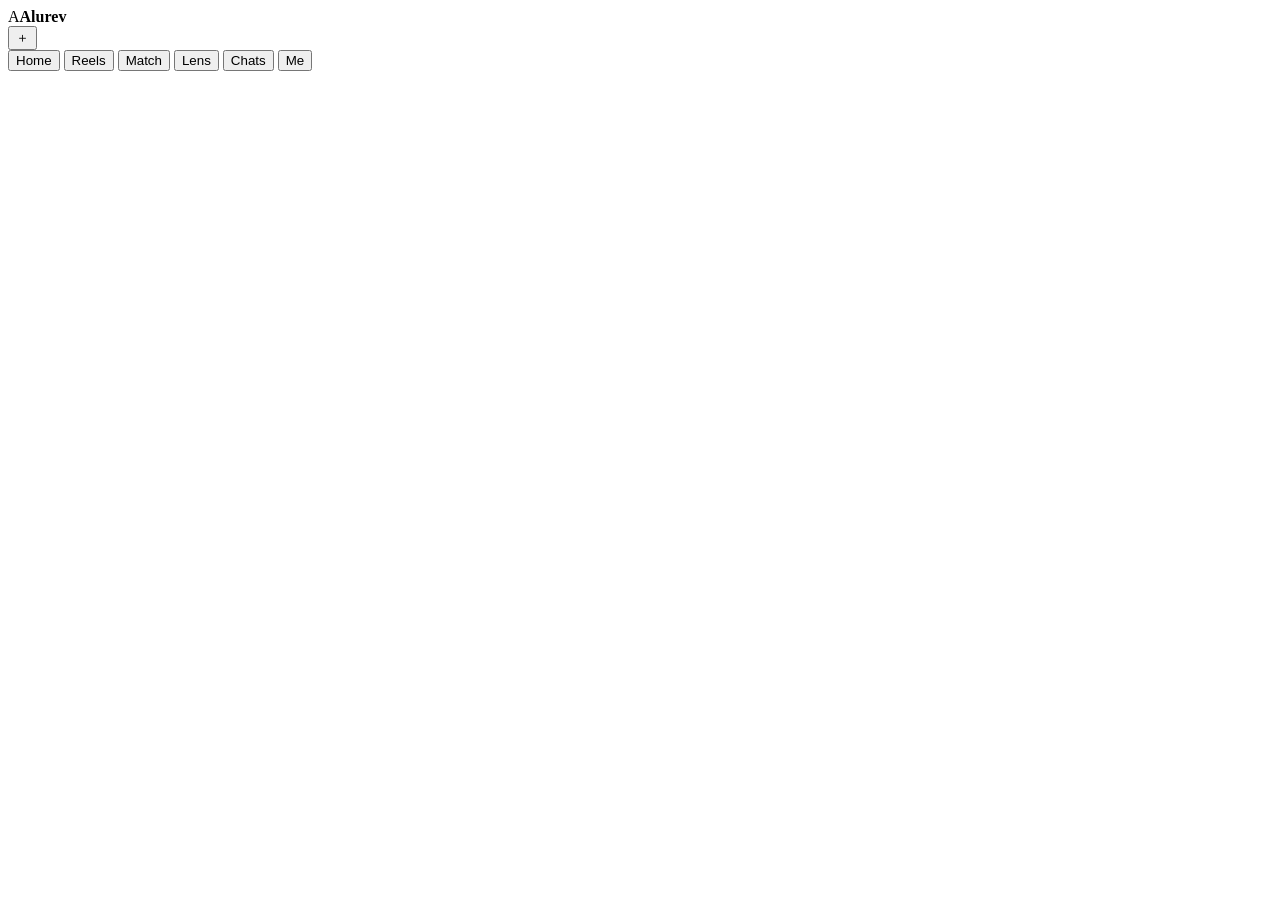
==== android/app/src/main/assets/index.html @ 7957887e "Add Alurev app HTML" ====
<!doctype html>
<html lang="en">
<head>
  <meta charset="utf-8" />
  <meta name="viewport" content="width=device-width, initial-scale=1" />
  <meta name="theme-color" content="#090912" />
  <title>Alurev</title>
  <link rel="stylesheet" href="styles.css" />
</head>
<body>
  <main class="app">
    <header class="topbar">
      <div class="brand"><span>A</span><b>Alurev</b></div>
      <button id="postBtn">＋</button>
    </header>

    <section class="stories" id="stories"></section>
    <section class="screen" id="screen"></section>

    <nav class="nav">
      <button data-tab="home" class="active">Home</button>
      <button data-tab="reels">Reels</button>
      <button data-tab="match">Match</button>
      <button data-tab="lens">Lens</button>
      <button data-tab="chats">Chats</button>
      <button data-tab="profile">Me</button>
    </nav>
  </main>

  <dialog id="modal">
    <div id="modalText"></div>
    <button onclick="modal.close()">Close</button>
  </dialog>

  <script src="app.js"></script>
</body>
</html>
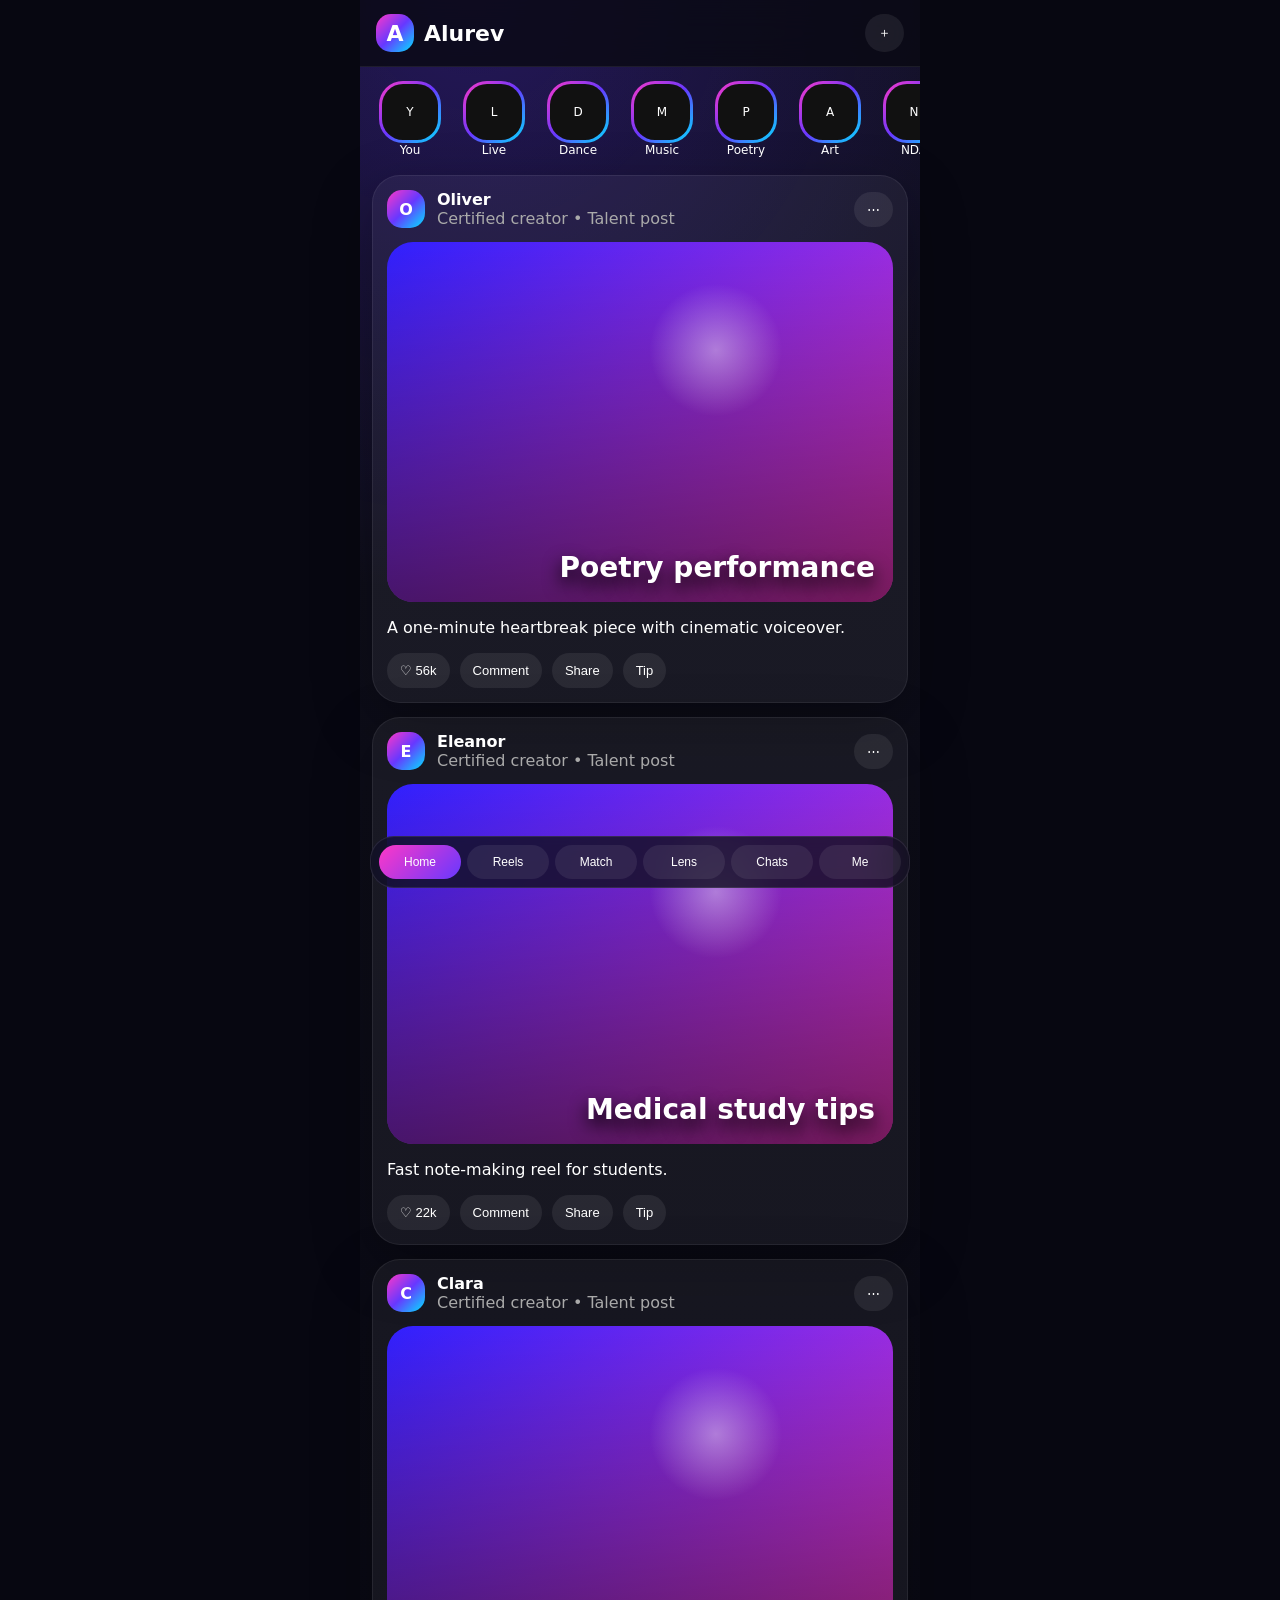
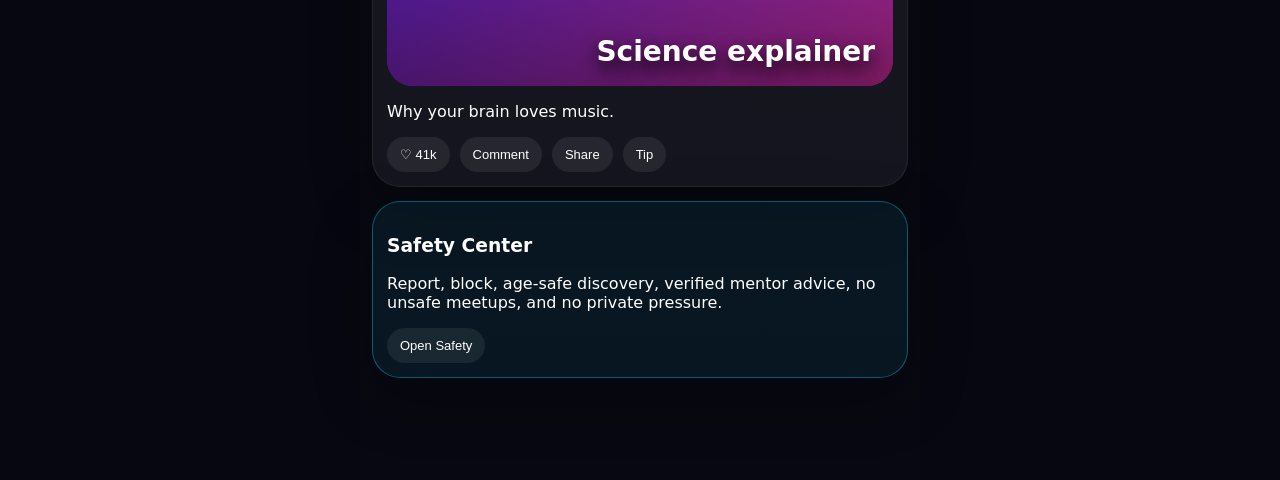
==== commit 20c1f93c: "Load MVP styles and toast" ====
--- a/android/app/src/main/assets/index.html
+++ b/android/app/src/main/assets/index.html
@@ -6,6 +6,7 @@
   <meta name="theme-color" content="#090912" />
   <title>Alurev</title>
   <link rel="stylesheet" href="styles.css" />
+  <link rel="stylesheet" href="mvp.css" />
 </head>
 <body>
   <main class="app">
@@ -32,6 +33,7 @@
     <button onclick="modal.close()">Close</button>
   </dialog>
 
+  <div id="toast" class="toast hidden"></div>
   <script src="app.js"></script>
 </body>
 </html>
--- a/android/app/src/main/assets/styles.css
+++ b/android/app/src/main/assets/styles.css
@@ -0,0 +1 @@
+*{box-sizing:border-box}body{margin:0;background:#070711;color:#fff;font-family:system-ui,-apple-system,Segoe UI,sans-serif}.app{min-height:100vh;max-width:560px;margin:auto;background:radial-gradient(circle at 20% 0,#5b2cff44,transparent 28%),linear-gradient(180deg,#10101d,#080812);padding-bottom:76px}.topbar{position:sticky;top:0;z-index:3;display:flex;align-items:center;justify-content:space-between;padding:14px 16px;background:#090912cc;backdrop-filter:blur(18px);border-bottom:1px solid #ffffff12}.brand{display:flex;gap:10px;align-items:center;font-size:22px}.brand span,.avatar{display:grid;place-items:center;width:38px;height:38px;border-radius:15px;background:linear-gradient(135deg,#ff38c7,#6738ff,#00e5ff);font-weight:900}.topbar button,.nav button,.pill,.primary{border:0;border-radius:999px;background:#ffffff13;color:#fff;padding:10px 13px}.stories{display:flex;gap:12px;overflow:auto;padding:14px 14px 6px}.story{min-width:72px;text-align:center;font-size:12px}.story .ring{width:62px;height:62px;border-radius:24px;margin:auto;display:grid;place-items:center;background:linear-gradient(135deg,#ff38c7,#6738ff,#00e5ff);padding:3px}.story .ring div{width:100%;height:100%;border-radius:21px;background:#111;display:grid;place-items:center}.screen{padding:12px}.card{background:#ffffff0d;border:1px solid #ffffff12;border-radius:28px;padding:14px;margin:0 0 14px;box-shadow:0 20px 60px #0005}.row{display:flex;gap:12px;align-items:center}.between{justify-content:space-between}.muted{color:#aaa}.media{height:360px;border-radius:26px;margin:14px 0;display:grid;place-items:end;padding:18px;background:linear-gradient(145deg,#3020ff,#ff38c7);overflow:hidden;position:relative}.media:before{content:'';position:absolute;inset:0;background:radial-gradient(circle at 65% 30%,#fff6,transparent 16%),linear-gradient(transparent,#0008)}.media b{position:relative;font-size:28px;text-shadow:0 8px 18px #000}.actions{display:flex;gap:10px;flex-wrap:wrap}.pill{font-size:13px}.nav{position:fixed;left:50%;bottom:12px;transform:translateX(-50%);width:min(540px,calc(100% - 20px));display:grid;grid-template-columns:repeat(6,1fr);gap:6px;padding:8px;border:1px solid #ffffff18;border-radius:24px;background:#10101dcc;backdrop-filter:blur(18px)}.nav button{font-size:12px;padding:10px 4px}.nav button.active{background:linear-gradient(135deg,#ff38c7,#6738ff)}.reel{height:620px;display:grid;align-items:end;background:linear-gradient(160deg,#0ff3,#f0f3),#121225}.match-card{min-height:500px;display:flex;flex-direction:column;justify-content:flex-end;background:linear-gradient(160deg,#271cff,#ff33c2);border-radius:34px;padding:22px;position:relative;overflow:hidden}.match-card:after{content:'ALUREV';position:absolute;top:40px;right:-25px;font-size:72px;font-weight:900;opacity:.08;transform:rotate(90deg)}.big{font-size:34px;line-height:1}.grid{display:grid;grid-template-columns:repeat(3,1fr);gap:8px}.tile{aspect-ratio:1;border-radius:18px;background:linear-gradient(135deg,#26263a,#6738ff);display:grid;place-items:center;font-size:24px}.chat{padding:13px;border-radius:20px;background:#ffffff0f;margin-bottom:10px}.lens-box{height:420px;border-radius:32px;background:radial-gradient(circle at center,#ffffff22,transparent 24%),linear-gradient(135deg,#0ff5,#f0f5),#111;display:grid;place-items:center;text-align:center}.safe{border:1px solid #00e5ff55;background:#00e5ff10}dialog{border:1px solid #ffffff22;border-radius:26px;background:#11111f;color:#fff;padding:18px;max-width:420px}dialog button{margin-top:12px;width:100%;padding:12px;border:0;border-radius:18px}.primary{background:linear-gradient(135deg,#ff38c7,#6738ff)}
--- a/android/app/src/main/assets/mvp.css
+++ b/android/app/src/main/assets/mvp.css
@@ -0,0 +1 @@
+input,textarea,select{width:100%;border:1px solid #ffffff22;background:#ffffff12;color:#fff;border-radius:18px;padding:13px;font:inherit}textarea{min-height:90px}.form{display:grid;gap:10px}.stack{display:grid;gap:10px}.comment{border-top:1px solid #ffffff12;margin-top:10px;padding-top:10px}.badge{font-size:11px;padding:4px 8px;border-radius:999px;background:#00e5ff22;color:#baf7ff}.auth{min-height:74vh;display:grid;place-items:center;padding:18px}.auth-card{width:100%;max-width:430px}.avatar.small{width:30px;height:30px;border-radius:12px}.avatar.bigA{width:78px;height:78px;border-radius:28px;font-size:32px}.ghost{border:1px solid #ffffff22;background:#ffffff10}.toast{position:fixed;top:72px;left:50%;transform:translateX(-50%);background:#18182a;border:1px solid #ffffff22;padding:12px 16px;border-radius:18px;z-index:8}.hidden{display:none!important}.tiny{font-size:12px;color:#aaa}.searchbar{display:flex;gap:8px}.searchbar input{flex:1}label{font-size:12px;color:#bbb}
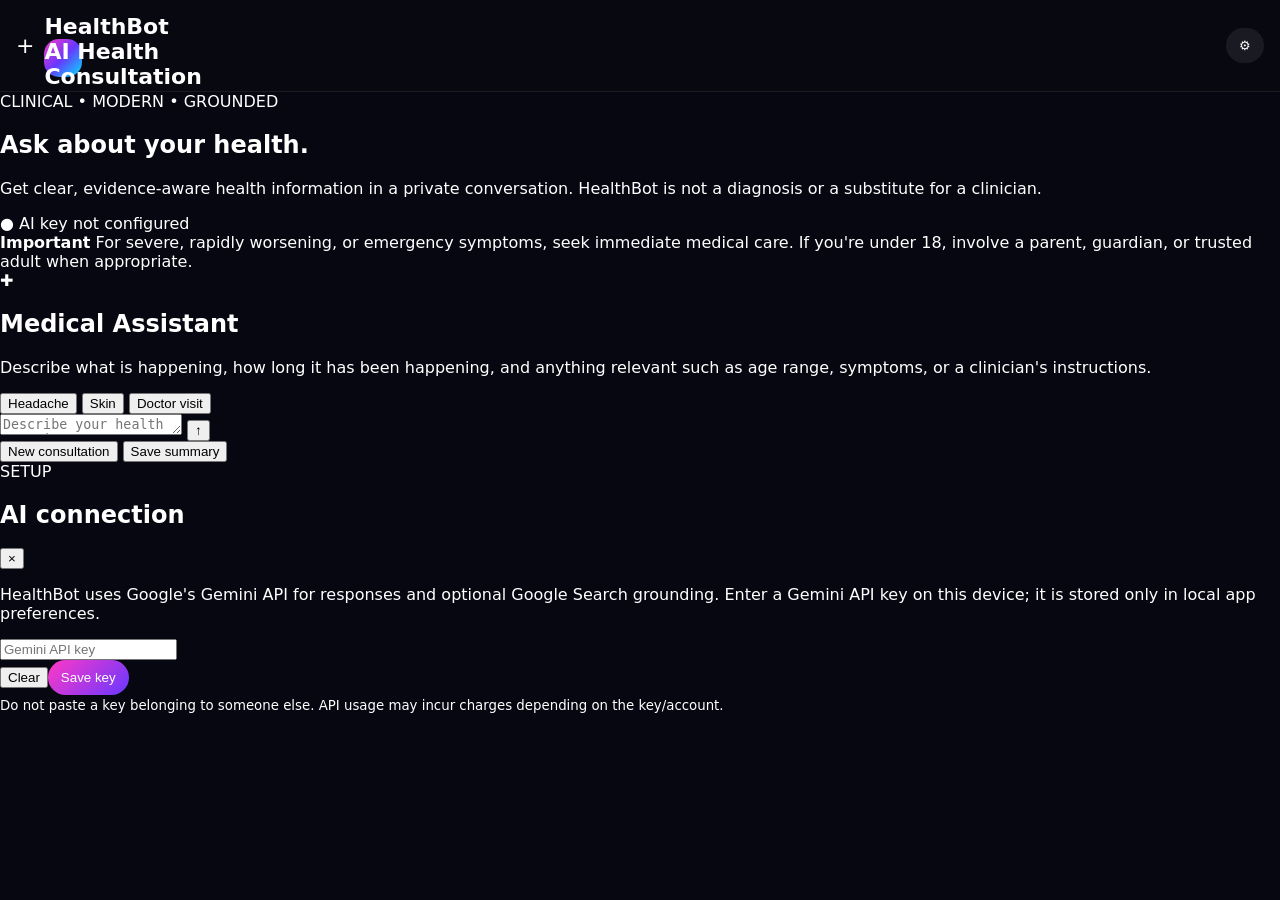
==== commit de255738: "Create HealthBot clinical mobile UI" ====
--- a/android/app/src/main/assets/index.html
+++ b/android/app/src/main/assets/index.html
@@ -1,39 +1,63 @@
 <!doctype html>
 <html lang="en">
 <head>
-  <meta charset="utf-8" />
-  <meta name="viewport" content="width=device-width, initial-scale=1" />
-  <meta name="theme-color" content="#090912" />
-  <title>Alurev</title>
-  <link rel="stylesheet" href="styles.css" />
-  <link rel="stylesheet" href="mvp.css" />
+  <meta charset="utf-8">
+  <meta name="viewport" content="width=device-width,initial-scale=1,viewport-fit=cover">
+  <title>HealthBot</title>
+  <link rel="stylesheet" href="styles.css">
 </head>
 <body>
-  <main class="app">
-    <header class="topbar">
-      <div class="brand"><span>A</span><b>Alurev</b></div>
-      <button id="postBtn">＋</button>
-    </header>
+  <header class="topbar">
+    <div class="brand"><div class="brandmark">+</div><div><strong>HealthBot</strong><span>AI Health Consultation</span></div></div>
+    <button class="icon-btn" onclick="openSettings()" aria-label="Settings">⚙</button>
+  </header>
 
-    <section class="stories" id="stories"></section>
-    <section class="screen" id="screen"></section>
+  <main class="app-shell">
+    <section class="hero">
+      <div class="eyebrow">CLINICAL • MODERN • GROUNDED</div>
+      <h1>Ask about your health.</h1>
+      <p>Get clear, evidence-aware health information in a private conversation. HealthBot is not a diagnosis or a substitute for a clinician.</p>
+      <div class="status-pill" id="keyStatus">● AI key not configured</div>
+    </section>
 
-    <nav class="nav">
-      <button data-tab="home" class="active">Home</button>
-      <button data-tab="reels">Reels</button>
-      <button data-tab="match">Match</button>
-      <button data-tab="lens">Lens</button>
-      <button data-tab="chats">Chats</button>
-      <button data-tab="profile">Me</button>
-    </nav>
+    <section class="notice">
+      <strong>Important</strong>
+      <span>For severe, rapidly worsening, or emergency symptoms, seek immediate medical care. If you're under 18, involve a parent, guardian, or trusted adult when appropriate.</span>
+    </section>
+
+    <section id="chat" class="chat-card">
+      <div class="empty-state" id="emptyState">
+        <div class="bot-orb">✚</div>
+        <h2>Medical Assistant</h2>
+        <p>Describe what is happening, how long it has been happening, and anything relevant such as age range, symptoms, or a clinician's instructions.</p>
+        <div class="chips">
+          <button onclick="usePrompt('What could cause a mild headache, and what warning signs should I watch for?')">Headache</button>
+          <button onclick="usePrompt('What are common causes of acne, and what general care is evidence-based?')">Skin</button>
+          <button onclick="usePrompt('What information should I tell a doctor about a new symptom?')">Doctor visit</button>
+        </div>
+      </div>
+    </section>
+
+    <form class="composer" onsubmit="sendMessage(event)">
+      <textarea id="input" rows="1" placeholder="Describe your health question…" autocomplete="off"></textarea>
+      <button id="send" type="submit" aria-label="Send">↑</button>
+    </form>
+
+    <div class="utility-row">
+      <button onclick="clearChat()">New consultation</button>
+      <button onclick="saveSummary()">Save summary</button>
+    </div>
   </main>
 
-  <dialog id="modal">
-    <div id="modalText"></div>
-    <button onclick="modal.close()">Close</button>
-  </dialog>
-
-  <div id="toast" class="toast hidden"></div>
+  <div class="modal" id="settingsModal" aria-hidden="true">
+    <div class="modal-card">
+      <div class="modal-head"><div><div class="eyebrow">SETUP</div><h2>AI connection</h2></div><button class="icon-btn" onclick="closeSettings()">×</button></div>
+      <p>HealthBot uses Google's Gemini API for responses and optional Google Search grounding. Enter a Gemini API key on this device; it is stored only in local app preferences.</p>
+      <input id="apiKey" type="password" placeholder="Gemini API key">
+      <div class="modal-actions"><button class="secondary" onclick="clearKey()">Clear</button><button class="primary" onclick="saveKey()">Save key</button></div>
+      <small>Do not paste a key belonging to someone else. API usage may incur charges depending on the key/account.</small>
+    </div>
+  </div>
   <script src="app.js"></script>
 </body>
 </html>
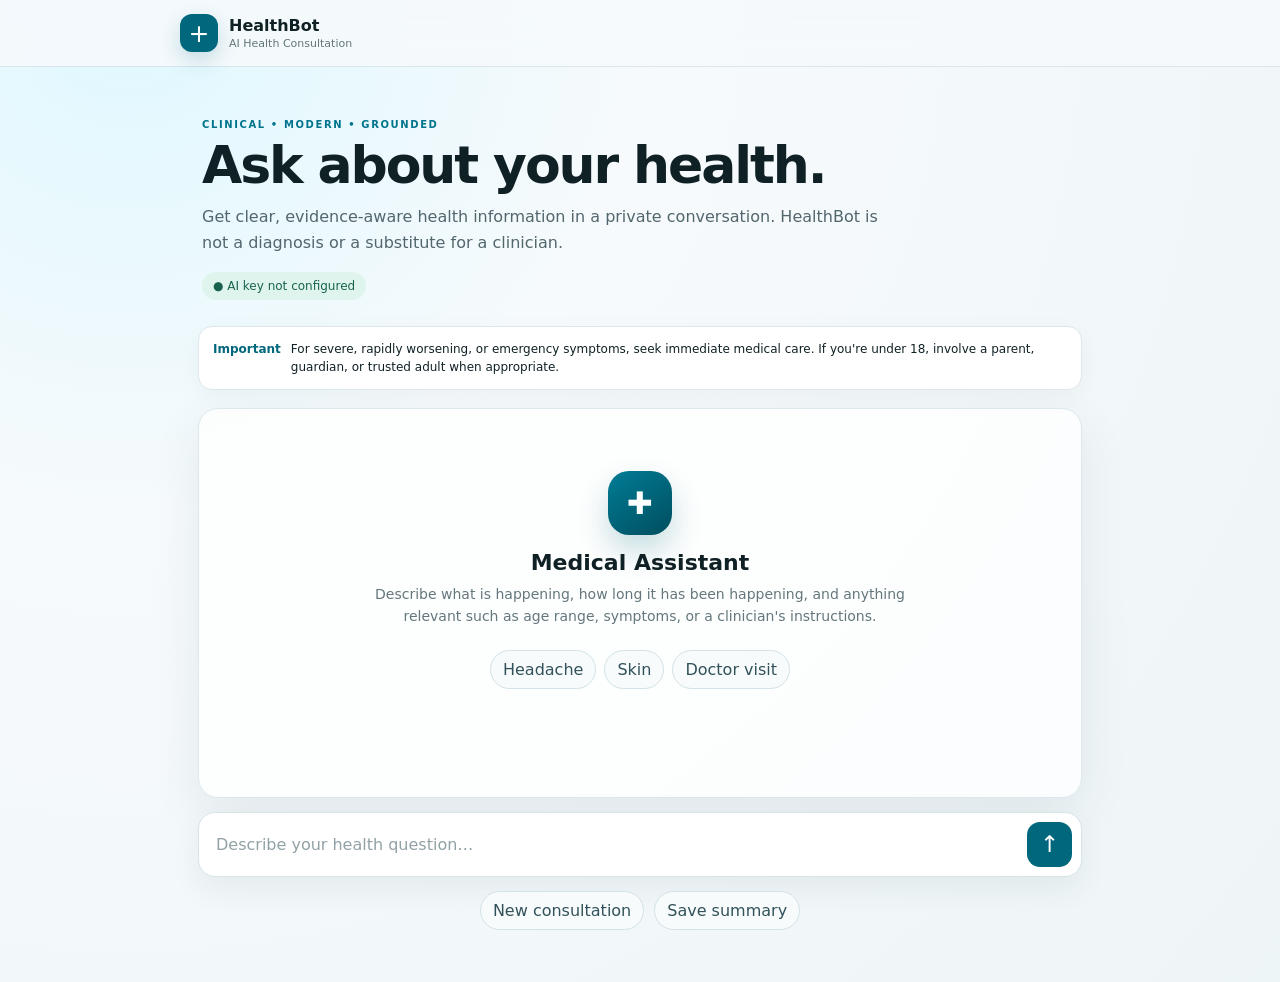
==== commit 3eb0da84: "Switch HealthBot UI from Gemini API key flow to Puter.js" ====
--- a/android/app/src/main/assets/index.html
+++ b/android/app/src/main/assets/index.html
@@ -9,7 +9,6 @@
 <body>
   <header class="topbar">
     <div class="brand"><div class="brandmark">+</div><div><strong>HealthBot</strong><span>AI Health Consultation</span></div></div>
-    <button class="icon-btn" onclick="openSettings()" aria-label="Settings">⚙</button>
   </header>
 
   <main class="app-shell">
@@ -17,7 +16,7 @@
       <div class="eyebrow">CLINICAL • MODERN • GROUNDED</div>
       <h1>Ask about your health.</h1>
       <p>Get clear, evidence-aware health information in a private conversation. HealthBot is not a diagnosis or a substitute for a clinician.</p>
-      <div class="status-pill" id="keyStatus">● AI key not configured</div>
+      <div class="status-pill" id="keyStatus">● AI connected</div>
     </section>
 
     <section class="notice">
@@ -49,15 +48,7 @@
     </div>
   </main>
 
-  <div class="modal" id="settingsModal" aria-hidden="true">
-    <div class="modal-card">
-      <div class="modal-head"><div><div class="eyebrow">SETUP</div><h2>AI connection</h2></div><button class="icon-btn" onclick="closeSettings()">×</button></div>
-      <p>HealthBot uses Google's Gemini API for responses and optional Google Search grounding. Enter a Gemini API key on this device; it is stored only in local app preferences.</p>
-      <input id="apiKey" type="password" placeholder="Gemini API key">
-      <div class="modal-actions"><button class="secondary" onclick="clearKey()">Clear</button><button class="primary" onclick="saveKey()">Save key</button></div>
-      <small>Do not paste a key belonging to someone else. API usage may incur charges depending on the key/account.</small>
-    </div>
-  </div>
+  <script src="https://js.puter.com/v2/"></script>
   <script src="app.js"></script>
 </body>
 </html>
--- a/android/app/src/main/assets/styles.css
+++ b/android/app/src/main/assets/styles.css
@@ -1 +1 @@
-*{box-sizing:border-box}body{margin:0;background:#070711;color:#fff;font-family:system-ui,-apple-system,Segoe UI,sans-serif}.app{min-height:100vh;max-width:560px;margin:auto;background:radial-gradient(circle at 20% 0,#5b2cff44,transparent 28%),linear-gradient(180deg,#10101d,#080812);padding-bottom:76px}.topbar{position:sticky;top:0;z-index:3;display:flex;align-items:center;justify-content:space-between;padding:14px 16px;background:#090912cc;backdrop-filter:blur(18px);border-bottom:1px solid #ffffff12}.brand{display:flex;gap:10px;align-items:center;font-size:22px}.brand span,.avatar{display:grid;place-items:center;width:38px;height:38px;border-radius:15px;background:linear-gradient(135deg,#ff38c7,#6738ff,#00e5ff);font-weight:900}.topbar button,.nav button,.pill,.primary{border:0;border-radius:999px;background:#ffffff13;color:#fff;padding:10px 13px}.stories{display:flex;gap:12px;overflow:auto;padding:14px 14px 6px}.story{min-width:72px;text-align:center;font-size:12px}.story .ring{width:62px;height:62px;border-radius:24px;margin:auto;display:grid;place-items:center;background:linear-gradient(135deg,#ff38c7,#6738ff,#00e5ff);padding:3px}.story .ring div{width:100%;height:100%;border-radius:21px;background:#111;display:grid;place-items:center}.screen{padding:12px}.card{background:#ffffff0d;border:1px solid #ffffff12;border-radius:28px;padding:14px;margin:0 0 14px;box-shadow:0 20px 60px #0005}.row{display:flex;gap:12px;align-items:center}.between{justify-content:space-between}.muted{color:#aaa}.media{height:360px;border-radius:26px;margin:14px 0;display:grid;place-items:end;padding:18px;background:linear-gradient(145deg,#3020ff,#ff38c7);overflow:hidden;position:relative}.media:before{content:'';position:absolute;inset:0;background:radial-gradient(circle at 65% 30%,#fff6,transparent 16%),linear-gradient(transparent,#0008)}.media b{position:relative;font-size:28px;text-shadow:0 8px 18px #000}.actions{display:flex;gap:10px;flex-wrap:wrap}.pill{font-size:13px}.nav{position:fixed;left:50%;bottom:12px;transform:translateX(-50%);width:min(540px,calc(100% - 20px));display:grid;grid-template-columns:repeat(6,1fr);gap:6px;padding:8px;border:1px solid #ffffff18;border-radius:24px;background:#10101dcc;backdrop-filter:blur(18px)}.nav button{font-size:12px;padding:10px 4px}.nav button.active{background:linear-gradient(135deg,#ff38c7,#6738ff)}.reel{height:620px;display:grid;align-items:end;background:linear-gradient(160deg,#0ff3,#f0f3),#121225}.match-card{min-height:500px;display:flex;flex-direction:column;justify-content:flex-end;background:linear-gradient(160deg,#271cff,#ff33c2);border-radius:34px;padding:22px;position:relative;overflow:hidden}.match-card:after{content:'ALUREV';position:absolute;top:40px;right:-25px;font-size:72px;font-weight:900;opacity:.08;transform:rotate(90deg)}.big{font-size:34px;line-height:1}.grid{display:grid;grid-template-columns:repeat(3,1fr);gap:8px}.tile{aspect-ratio:1;border-radius:18px;background:linear-gradient(135deg,#26263a,#6738ff);display:grid;place-items:center;font-size:24px}.chat{padding:13px;border-radius:20px;background:#ffffff0f;margin-bottom:10px}.lens-box{height:420px;border-radius:32px;background:radial-gradient(circle at center,#ffffff22,transparent 24%),linear-gradient(135deg,#0ff5,#f0f5),#111;display:grid;place-items:center;text-align:center}.safe{border:1px solid #00e5ff55;background:#00e5ff10}dialog{border:1px solid #ffffff22;border-radius:26px;background:#11111f;color:#fff;padding:18px;max-width:420px}dialog button{margin-top:12px;width:100%;padding:12px;border:0;border-radius:18px}.primary{background:linear-gradient(135deg,#ff38c7,#6738ff)}+*{box-sizing:border-box}html,body{margin:0;min-height:100%;font-family:Inter,Roboto,system-ui,-apple-system,BlinkMacSystemFont,"Segoe UI",sans-serif;background:#f6fafc;color:#102126}body{background:radial-gradient(circle at 10% 0%,#dff8ff 0,#f6fafc 34%,#eef5f7 100%)}button,textarea,input{font:inherit}.topbar{position:sticky;top:0;z-index:5;display:flex;justify-content:space-between;align-items:center;padding:14px max(18px,calc((100% - 920px)/2));background:rgba(246,250,252,.86);backdrop-filter:blur(18px);border-bottom:1px solid #d9e6ea}.brand{display:flex;align-items:center;gap:11px}.brandmark{width:38px;height:38px;border-radius:12px;display:grid;place-items:center;background:#00677c;color:white;font-size:25px;box-shadow:0 8px 20px rgba(0,103,124,.2)}.brand strong,.brand span{display:block}.brand strong{font-size:16px}.brand span{font-size:11px;color:#63767d;margin-top:2px}.icon-btn{border:0;background:transparent;color:#3f565d;font-size:22px;padding:8px;border-radius:10px}.icon-btn:active{background:#e3eef1}.app-shell{max-width:920px;margin:auto;padding:26px 18px 38px}.hero{padding:14px 4px 22px}.eyebrow{font-size:10px;font-weight:800;letter-spacing:.16em;color:#00748d;margin-bottom:9px}.hero h1{font-size:clamp(31px,8vw,52px);line-height:1.02;margin:0 0 12px;letter-spacing:-.04em}.hero p{max-width:690px;line-height:1.65;color:#52666d;margin:0}.status-pill{display:inline-block;margin-top:15px;padding:7px 11px;border-radius:999px;background:#e6f3f6;color:#52666d;font-size:12px}.status-pill.ready{background:#e0f4ee;color:#17634e}.notice{display:flex;gap:10px;align-items:flex-start;padding:13px 14px;margin:4px 0 18px;background:#fff;border:1px solid #dce8eb;border-radius:14px;font-size:12px;line-height:1.5;box-shadow:0 6px 25px rgba(16,33,38,.04)}.notice strong{color:#00677c;white-space:nowrap}.chat-card{min-height:390px;background:rgba(255,255,255,.82);border:1px solid #dce8eb;border-radius:20px;padding:18px;box-shadow:0 18px 50px rgba(22,56,65,.08)}.empty-state{text-align:center;padding:38px 8px}.bot-orb{width:64px;height:64px;margin:0 auto 15px;border-radius:21px;display:grid;place-items:center;background:linear-gradient(145deg,#007c96,#004e5e);color:white;font-size:31px;box-shadow:0 15px 30px rgba(0,103,124,.22)}.empty-state h2{margin:0 0 8px;font-size:22px}.empty-state p{max-width:580px;margin:auto;color:#64777d;line-height:1.6;font-size:14px}.chips{display:flex;flex-wrap:wrap;gap:8px;justify-content:center;margin-top:22px}.chips button,.utility-row button{border:1px solid #d2e2e6;background:#f8fbfc;color:#31525a;border-radius:999px;padding:9px 12px}.message{display:flex;margin:13px 0}.message.user{justify-content:flex-end}.bubble{max-width:86%;padding:12px 14px;border-radius:16px;line-height:1.58;font-size:14px;white-space:pre-wrap}.user .bubble{background:#00677c;color:white;border-bottom-right-radius:5px}.assistant .bubble{background:#f1f7f8;border:1px solid #dce9ec;color:#1f363c;border-bottom-left-radius:5px}.composer{display:flex;gap:10px;margin-top:14px;padding:9px;background:white;border:1px solid #d7e5e8;border-radius:17px;box-shadow:0 12px 30px rgba(22,56,65,.07)}textarea{resize:none;border:0;outline:0;flex:1;min-height:44px;max-height:140px;padding:11px 8px;background:transparent;color:#132b31;line-height:1.45}textarea::placeholder{color:#91a1a6}.composer button{width:45px;height:45px;border:0;border-radius:13px;background:#00677c;color:#fff;font-size:23px}.composer button:disabled{opacity:.45}.utility-row{display:flex;justify-content:center;gap:10px;margin:14px 0}.modal{display:none;position:fixed;inset:0;z-index:20;background:rgba(8,26,31,.45);backdrop-filter:blur(7px);padding:18px;align-items:flex-end}.modal.open{display:flex}.modal-card{width:min(560px,100%);margin:auto;background:#fff;border-radius:22px;padding:20px;box-shadow:0 25px 80px rgba(0,0,0,.25)}.modal-head{display:flex;justify-content:space-between;align-items:flex-start}.modal-card h2{margin:0 0 8px}.modal-card p{font-size:13px;line-height:1.6;color:#60737a}.modal-card input{width:100%;padding:13px;border:1px solid #cedde1;border-radius:12px;outline:0}.modal-actions{display:flex;justify-content:flex-end;gap:9px;margin-top:12px}.modal-actions button{border:0;border-radius:11px;padding:11px 15px}.primary{background:#00677c;color:white}.secondary{background:#edf3f4;color:#35515a}.modal-card small{display:block;color:#819197;line-height:1.45;margin-top:12px}@media(min-width:700px){.app-shell{padding-top:38px}.chat-card{padding:24px}.modal{align-items:center}}
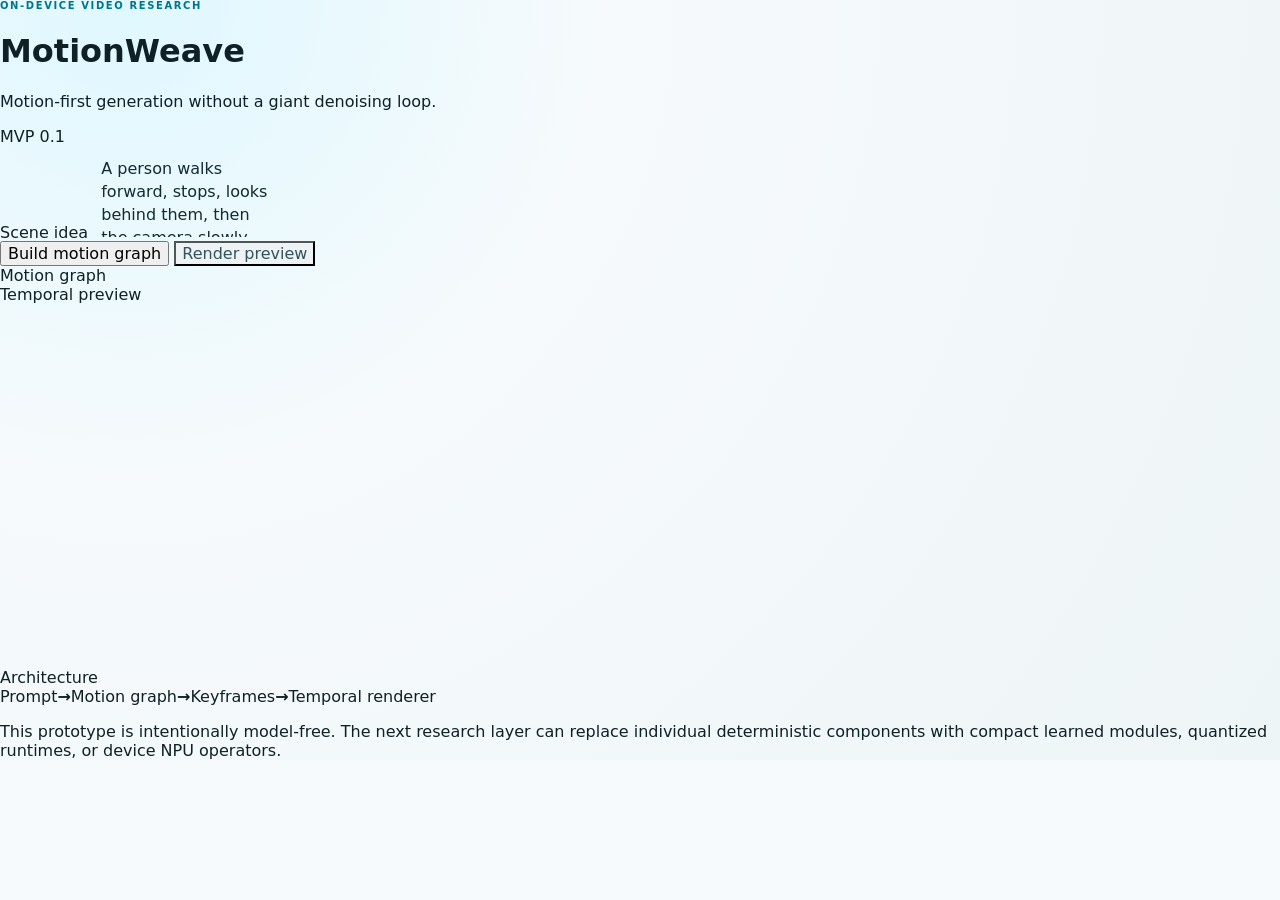
==== commit fff04b3b: "Create MotionWeave prototype interface" ====
--- a/android/app/src/main/assets/index.html
+++ b/android/app/src/main/assets/index.html
@@ -3,52 +3,49 @@
 <head>
   <meta charset="utf-8">
   <meta name="viewport" content="width=device-width,initial-scale=1,viewport-fit=cover">
-  <title>HealthBot</title>
+  <title>MotionWeave</title>
   <link rel="stylesheet" href="styles.css">
 </head>
 <body>
-  <header class="topbar">
-    <div class="brand"><div class="brandmark">+</div><div><strong>HealthBot</strong><span>AI Health Consultation</span></div></div>
-  </header>
+  <main class="app">
+    <header>
+      <div>
+        <div class="eyebrow">ON-DEVICE VIDEO RESEARCH</div>
+        <h1>MotionWeave</h1>
+        <p class="sub">Motion-first generation without a giant denoising loop.</p>
+      </div>
+      <span class="badge">MVP 0.1</span>
+    </header>
 
-  <main class="app-shell">
-    <section class="hero">
-      <div class="eyebrow">CLINICAL • MODERN • GROUNDED</div>
-      <h1>Ask about your health.</h1>
-      <p>Get clear, evidence-aware health information in a private conversation. HealthBot is not a diagnosis or a substitute for a clinician.</p>
-      <div class="status-pill" id="keyStatus">● AI connected</div>
-    </section>
-
-    <section class="notice">
-      <strong>Important</strong>
-      <span>For severe, rapidly worsening, or emergency symptoms, seek immediate medical care. If you're under 18, involve a parent, guardian, or trusted adult when appropriate.</span>
-    </section>
-
-    <section id="chat" class="chat-card">
-      <div class="empty-state" id="emptyState">
-        <div class="bot-orb">✚</div>
-        <h2>Medical Assistant</h2>
-        <p>Describe what is happening, how long it has been happening, and anything relevant such as age range, symptoms, or a clinician's instructions.</p>
-        <div class="chips">
-          <button onclick="usePrompt('What could cause a mild headache, and what warning signs should I watch for?')">Headache</button>
-          <button onclick="usePrompt('What are common causes of acne, and what general care is evidence-based?')">Skin</button>
-          <button onclick="usePrompt('What information should I tell a doctor about a new symptom?')">Doctor visit</button>
-        </div>
+    <section class="card prompt-card">
+      <label for="prompt">Scene idea</label>
+      <textarea id="prompt" rows="3">A person walks forward, stops, looks behind them, then the camera slowly orbits left.</textarea>
+      <div class="row">
+        <button id="plan">Build motion graph</button>
+        <button id="render" class="secondary">Render preview</button>
       </div>
     </section>
 
-    <form class="composer" onsubmit="sendMessage(event)">
-      <textarea id="input" rows="1" placeholder="Describe your health question…" autocomplete="off"></textarea>
-      <button id="send" type="submit" aria-label="Send">↑</button>
-    </form>
+    <section class="grid">
+      <div class="card">
+        <div class="section-title">Motion graph</div>
+        <div id="graph" class="graph"></div>
+      </div>
+      <div class="card preview-card">
+        <div class="section-title">Temporal preview</div>
+        <canvas id="preview" width="640" height="360"></canvas>
+        <div class="timeline"><div id="playhead"></div></div>
+      </div>
+    </section>
 
-    <div class="utility-row">
-      <button onclick="clearChat()">New consultation</button>
-      <button onclick="saveSummary()">Save summary</button>
-    </div>
+    <section class="card">
+      <div class="section-title">Architecture</div>
+      <div class="pipeline">
+        <span>Prompt</span><b>→</b><span>Motion graph</span><b>→</b><span>Keyframes</span><b>→</b><span>Temporal renderer</span>
+      </div>
+      <p class="note">This prototype is intentionally model-free. The next research layer can replace individual deterministic components with compact learned modules, quantized runtimes, or device NPU operators.</p>
+    </section>
   </main>
-
-  <script src="https://js.puter.com/v2/"></script>
   <script src="app.js"></script>
 </body>
 </html>
